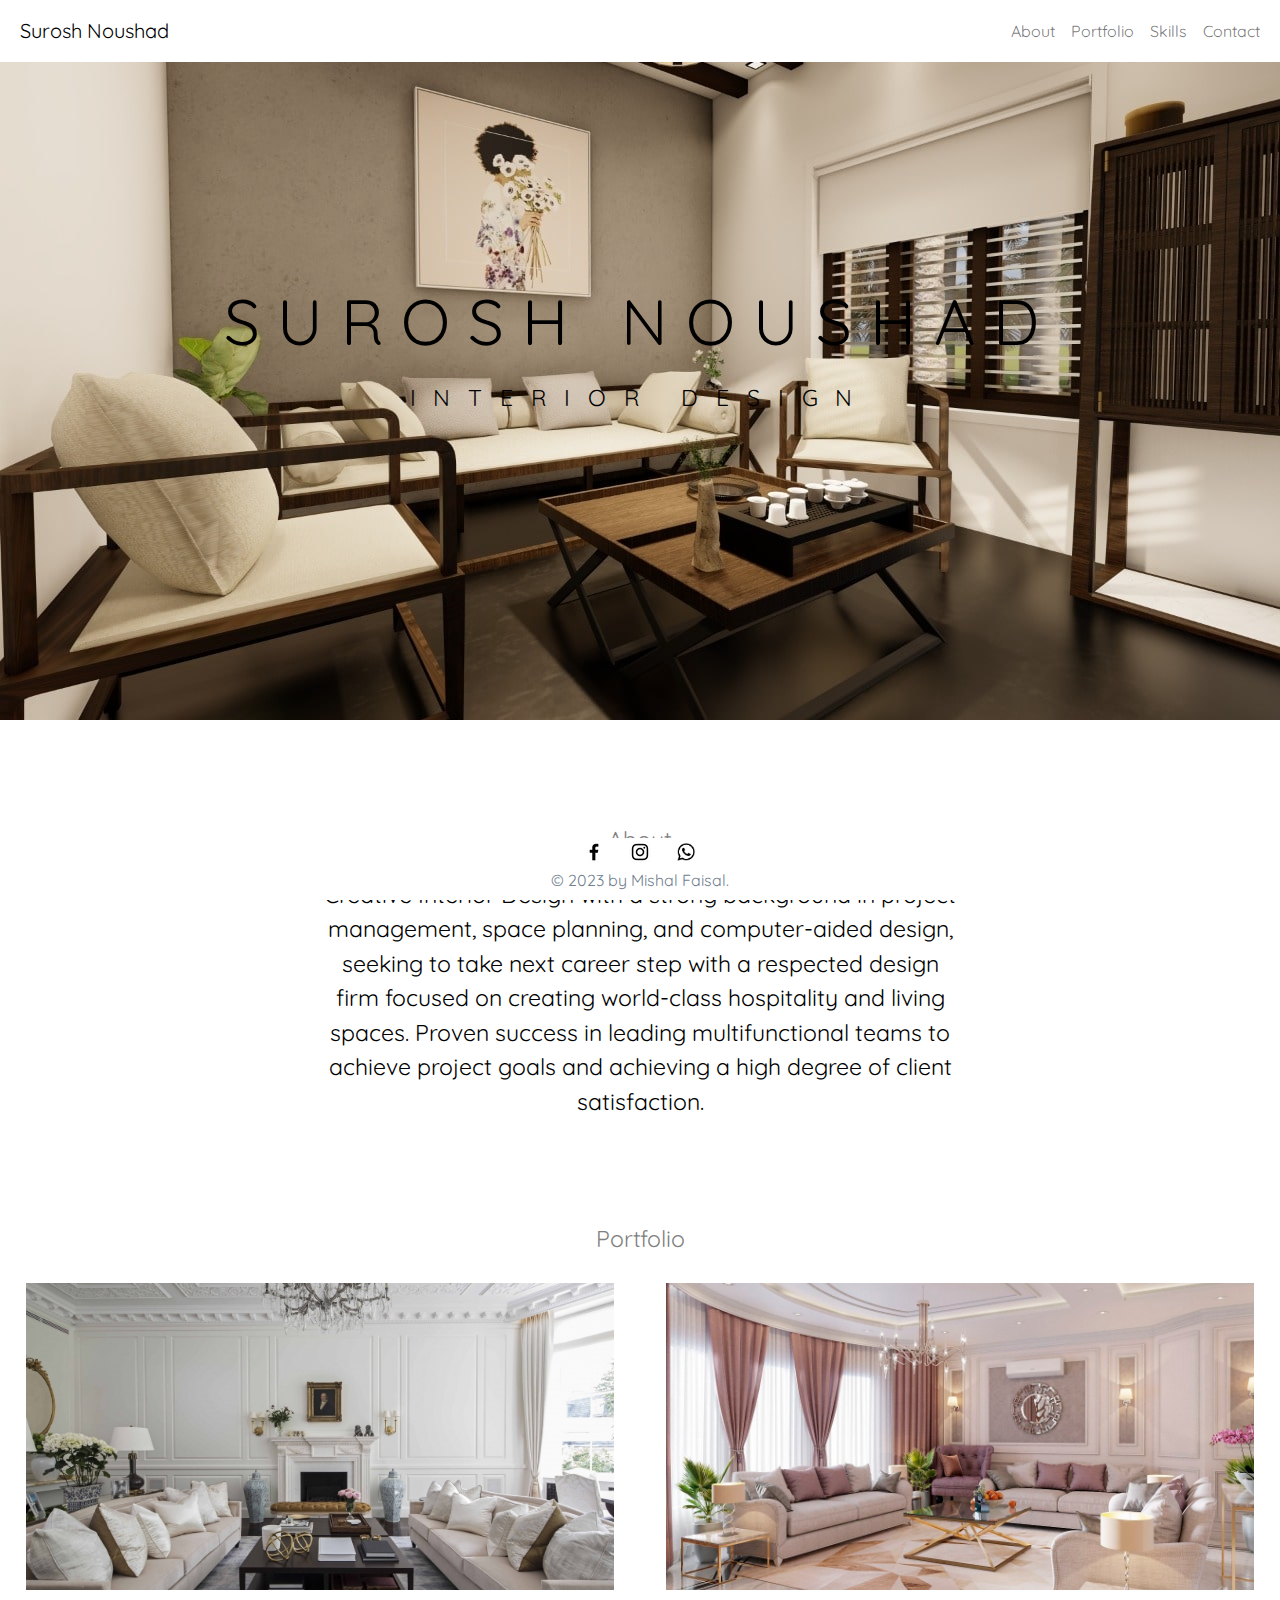
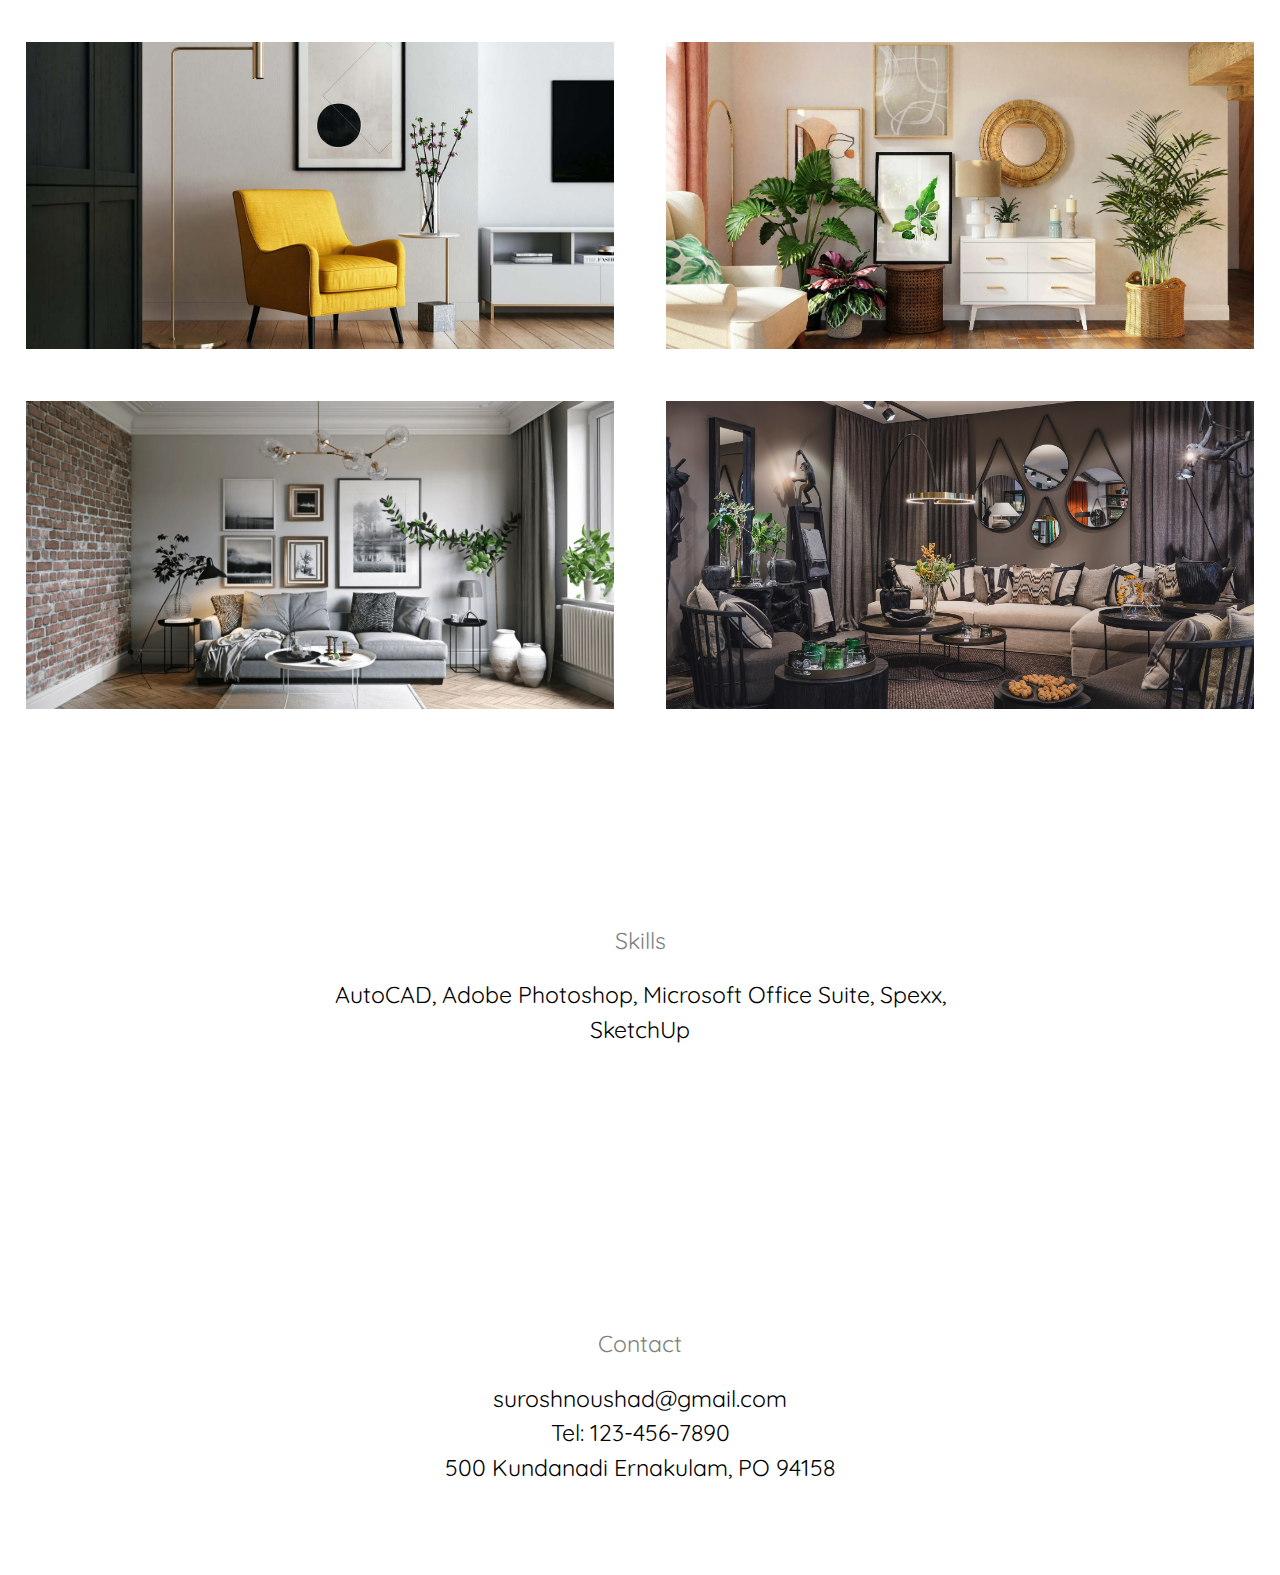
==== 3d/index.html @ 208afe31 "added footer" ====
<!DOCTYPE html>
<html>
<head>
	<meta charset="utf-8">
	<meta name="viewport" content="width=device-width, initial-scale=1">
	<link rel="stylesheet" href="css/bootstrap.min.css">
	<link rel="stylesheet" href="css/styles.css">
	<title></title>
</head>
<body>

	
	<nav id='header-nav' class="navbar navbar-light navbar-expand-lg">
		<div class='container-fluid'>
			<a href='#' class='navbar-brand p-2'>Surosh Noushad</a>
			<button class="navbar-toggler" type="button" data-bs-toggle="collapse" data-bs-target="#navbarSupportedContent" aria-controls="navbarSupportedContent" aria-expanded="false" aria-label="Toggle navigation">
    			<span class="navbar-toggler-icon"></span>
  			</button>

			<div class='collapse navbar-collapse'  id = 'navbarSupportedContent'>
				<div class="navbar-nav" id="navlist">
					<a href="#about" class="nav-link">About</a>
					<a href="#portfolio" class="nav-link">Portfolio</a>
					<a href="#skills" class="nav-link">Skills</a>
					<a href="#contact" class="nav-link">Contact</a>
				</div>
			</div>
		</div>
	</nav>

	<div class="samplebackground">
		<div style="font-size: 5vw;">SUROSH<br class="break"> NOUSHAD</div>
		<div style="font-size: 1.8vw;">INTERIOR<br class="break"> DESIGN</div>
	</div>

	<div class="marker" id="about">marker</div>
	<div class='box'>
		<div class="boxtitle">About</div>
		<div class="boxtext">Creative Interior Design with a strong background in project management, space planning, and computer-aided design, seeking to take next career step with a respected design firm focused on creating world-class hospitality and living spaces. Proven success in leading multifunctional teams to achieve project goals and achieving a high degree of client satisfaction.</div>
	</div>

	<div class="marker" id="portfolio"></div>
	<div class='box' style="height:auto;">
		<div class="boxtitle">Portfolio</div>

		<table>
			<td><img src="images/pic1.jpg"></td>
			<td><img src="images/pic2.jpg"></td>
			<td><img src="images/pic3.jpg"></td>
			<td><img src="images/pic4.jpg"></td>
			<td><img src="images/pic5.jpg"></td>
			<td><img src="images/pic6.jpg"></td>
		</table>
	</div>

	<div class="marker" id="skills">marker</div>
	<div class='box'>
		<div class="boxtitle">Skills</div>
		<div class="boxtext">AutoCAD, Adobe Photoshop, Microsoft Office Suite, Spexx, SketchUp </div>
	</div>

	<div class="marker" id="contact">marker</div>
	<div class='box'>
		<div class="boxtitle">Contact</div>
		<div class="boxtext">suroshnoushad@gmail.com<br>Tel: 123-456-7890<br>500 Kundanadi Ernakulam, PO 94158</div>
	</div>

	<div class="footer">
		<a href=""><span class="logo"><img src="images/facebook.jpg"></span></a>
		<a href=""><span class="logo"><img src="images/instagram.jpg"></span></a>
		<a href=""><span class="logo"><img src="images/whatsapp.jpg"></span></a>
		<div style="margin-top: 5px;">&copy; 2023 by Mishal Faisal.</div>
	</div>


	<script src="js/jquery-3.6.0.min.js"></script>
	<script src="js/bootstrap.min.js"></script>
	<script src="js/script.js"></script>
</body>
</html>
---- 3d/css/styles.css ----
@import url('https://fonts.googleapis.com/css2?family=Quicksand:wght@300&display=swap');

body {
	font-size: 16px;
	color: black;
	background-color: white;
	font-family: "Quicksand", sans-serif;
	//font-family: 'Arima Madurai', cursive;;
}

#header-nav {
	background-color: white;
	border-radius: 0;
	border: 0;
	color: inherit;
	position: fixed;
	width: 100%;
}

.navbar-light .navbar-brand {
	color: black;
}

a:active, a:hover, a:visited {
	opacity: 1 !important;
	text-decoration: none;
}

a {
	color: inherit;
	text-decoration: none;
}

#navlist {
	width: 100%;
	flex-basis: auto;
	justify-content: flex-end;
}

.samplebackground {
	background-image: url('../images/samplebackground.jpg');
	width: 100%;	
	height: 56.25vw;
	background-size: cover;
	background-position: center;
	background-repeat: no-repeat;
	text-align: center;
	display: flex;
	flex-direction: column;
	justify-content: center;
	letter-spacing: 1.4vw;
	line-height: 6vw;
}

.footer {
	width: 100%;
	position: fixed;
	color: slategray;
	bottom: 0;
	background-color: white;
	height: 62px;
	text-align: center;
}

.break {
	display: none;
}

.box {
	height: 28vw;
	text-align: center;
	align-content: center;
}

.boxtitle {
	font-size: 1.8vw;
	margin-top: 20px;
	color: #808080;

}
.boxtext {
	width: 50%;
	font-size: 1.8vw;
	margin: 0 auto;
	margin-top: 20px;
}

tr {
	display: flex;
	flex-wrap: wrap;
}

td {
	border-color: white;
    border-style: solid;
    border-width: 2vw;
    width: 50%;
}

table {
	width: 100%;
}

td img {
	width: 100%;
    object-fit: cover;
    height: 24vw;
}

.logo img {
	width: 22px;
	height: 22px;
	margin-left: 10px;
	margin-right: 10px;
}

.marker {
	color: white;
	height: 62px;
}

@media (max-width: 768px) {
	.samplebackground{
		height: 140vw;
	}
	.break {
		display: block;
	}
	.boxtitle {
		font-size: 2.8vw;
	}
	.boxtext {
		width: 100%;
		font-size: 2.8vw;
	}
	td {
		width: 100%;
	}
	img {
		height: 50vw;
	}
}
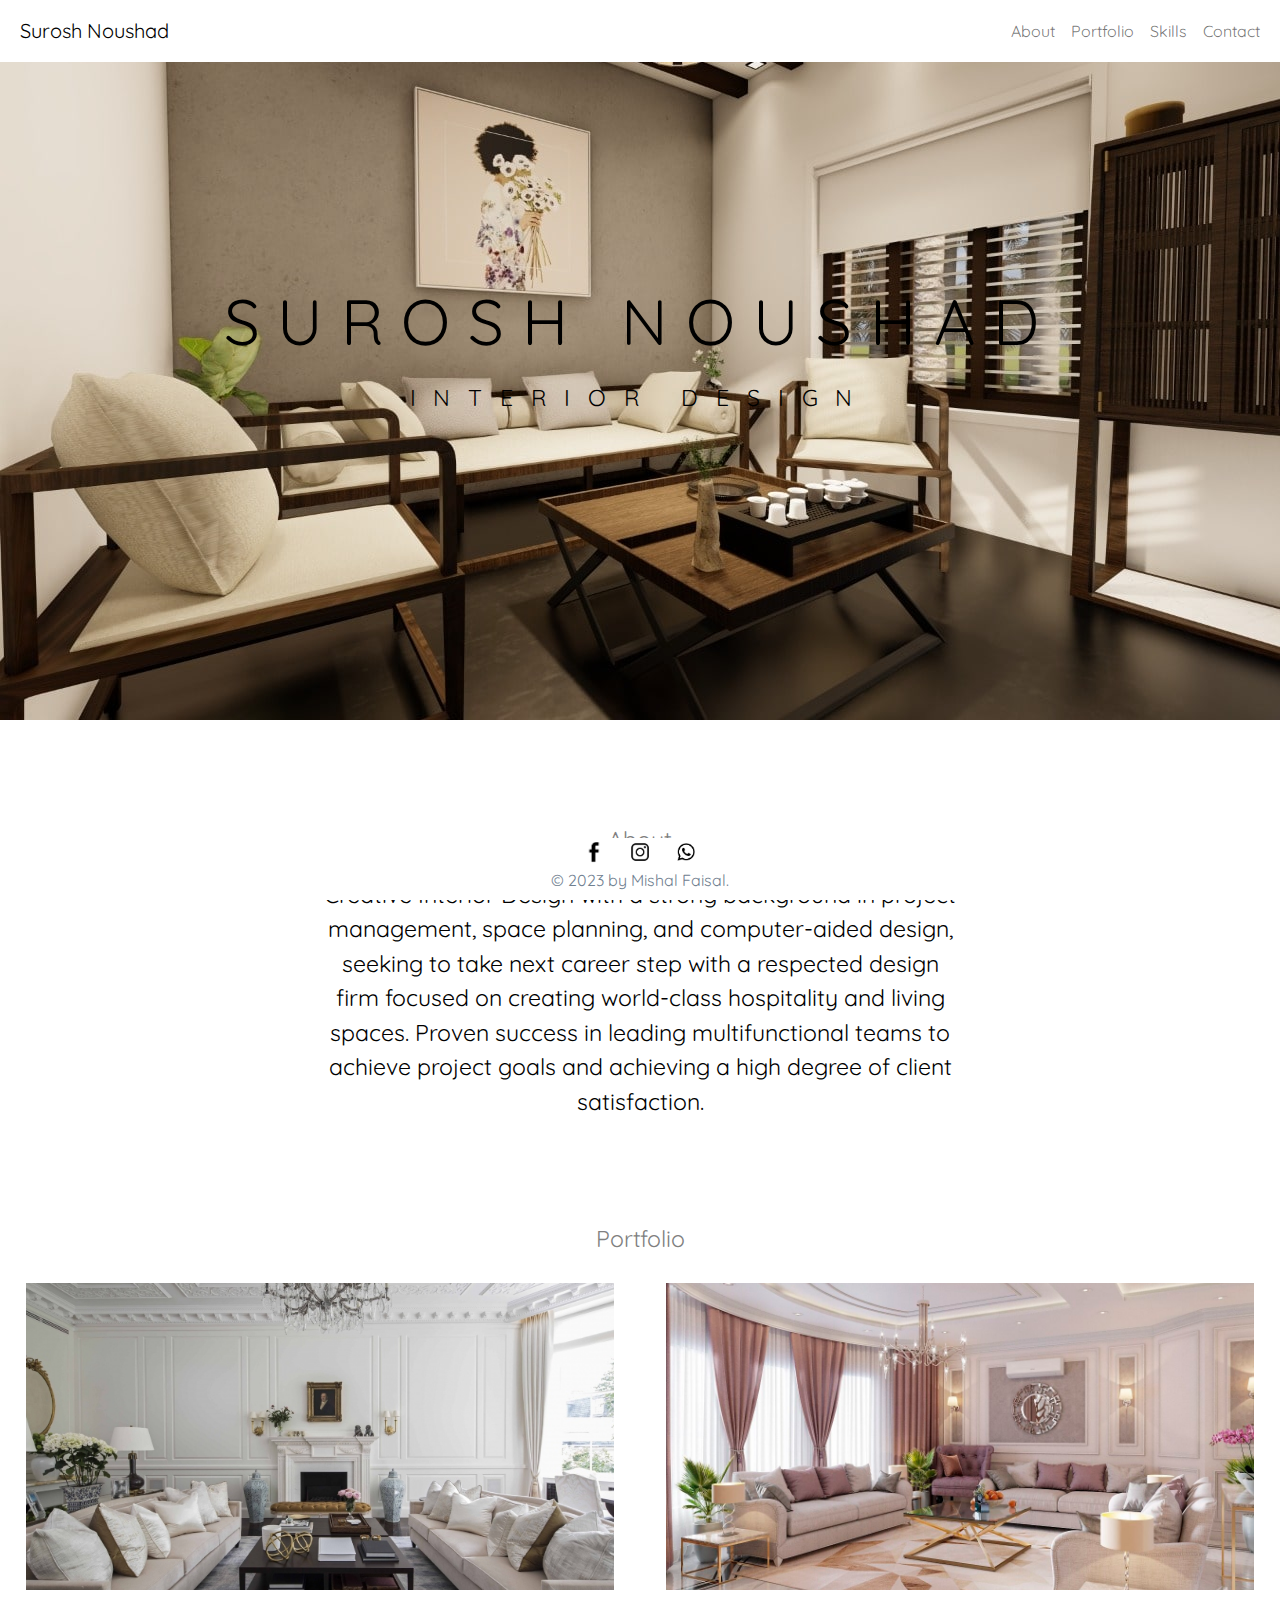
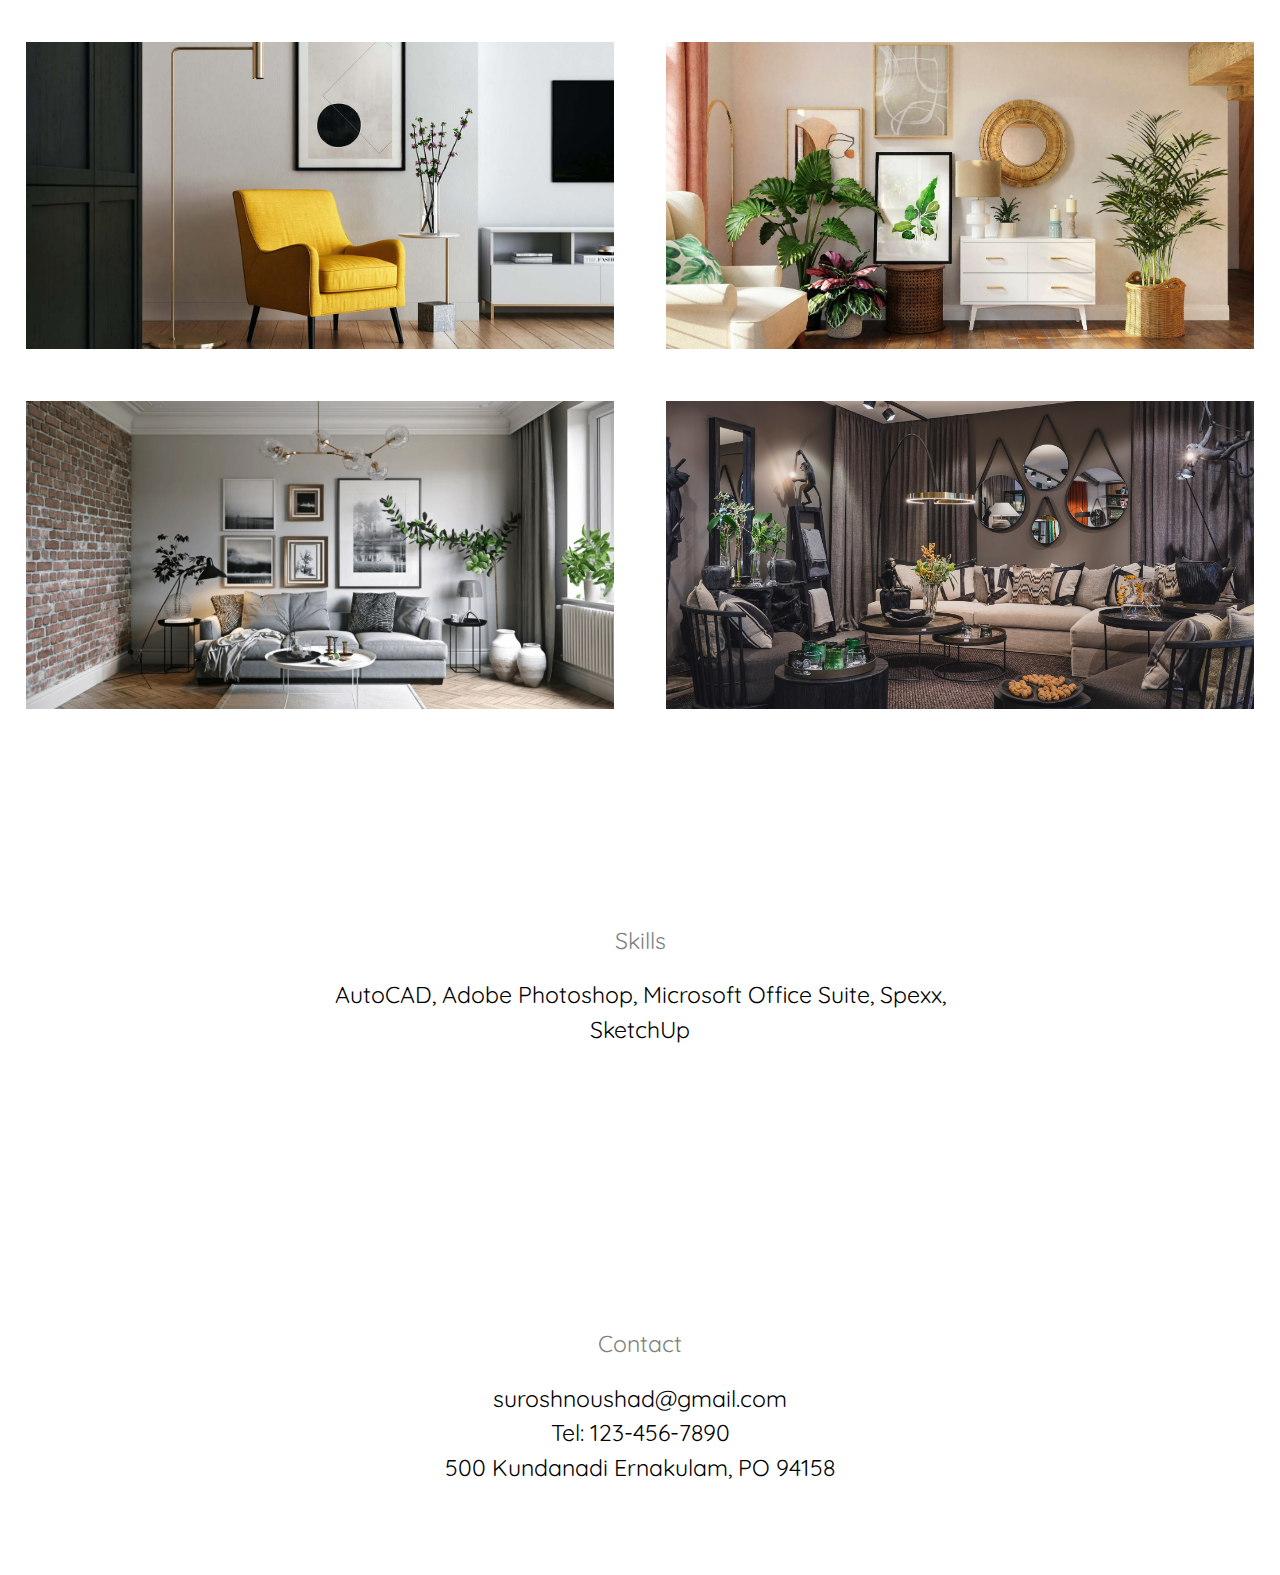
==== commit f0cee7fd: "better images" ====
--- a/3d/index.html
+++ b/3d/index.html
@@ -12,7 +12,7 @@
 	
 	<nav id='header-nav' class="navbar navbar-light navbar-expand-lg">
 		<div class='container-fluid'>
-			<a href='#' class='navbar-brand p-2'>Surosh Noushad</a>
+			<a href='' class='navbar-brand p-2'>Surosh Noushad</a>
 			<button class="navbar-toggler" type="button" data-bs-toggle="collapse" data-bs-target="#navbarSupportedContent" aria-controls="navbarSupportedContent" aria-expanded="false" aria-label="Toggle navigation">
     			<span class="navbar-toggler-icon"></span>
   			</button>
@@ -66,7 +66,7 @@
 	</div>
 
 	<div class="footer">
-		<a href=""><span class="logo"><img src="images/facebook.jpg"></span></a>
+		<a href=""><span class="logo"><img src="images/facebook2.jpg"></span></a>
 		<a href=""><span class="logo"><img src="images/instagram.jpg"></span></a>
 		<a href=""><span class="logo"><img src="images/whatsapp.jpg"></span></a>
 		<div style="margin-top: 5px;">&copy; 2023 by Mishal Faisal.</div>
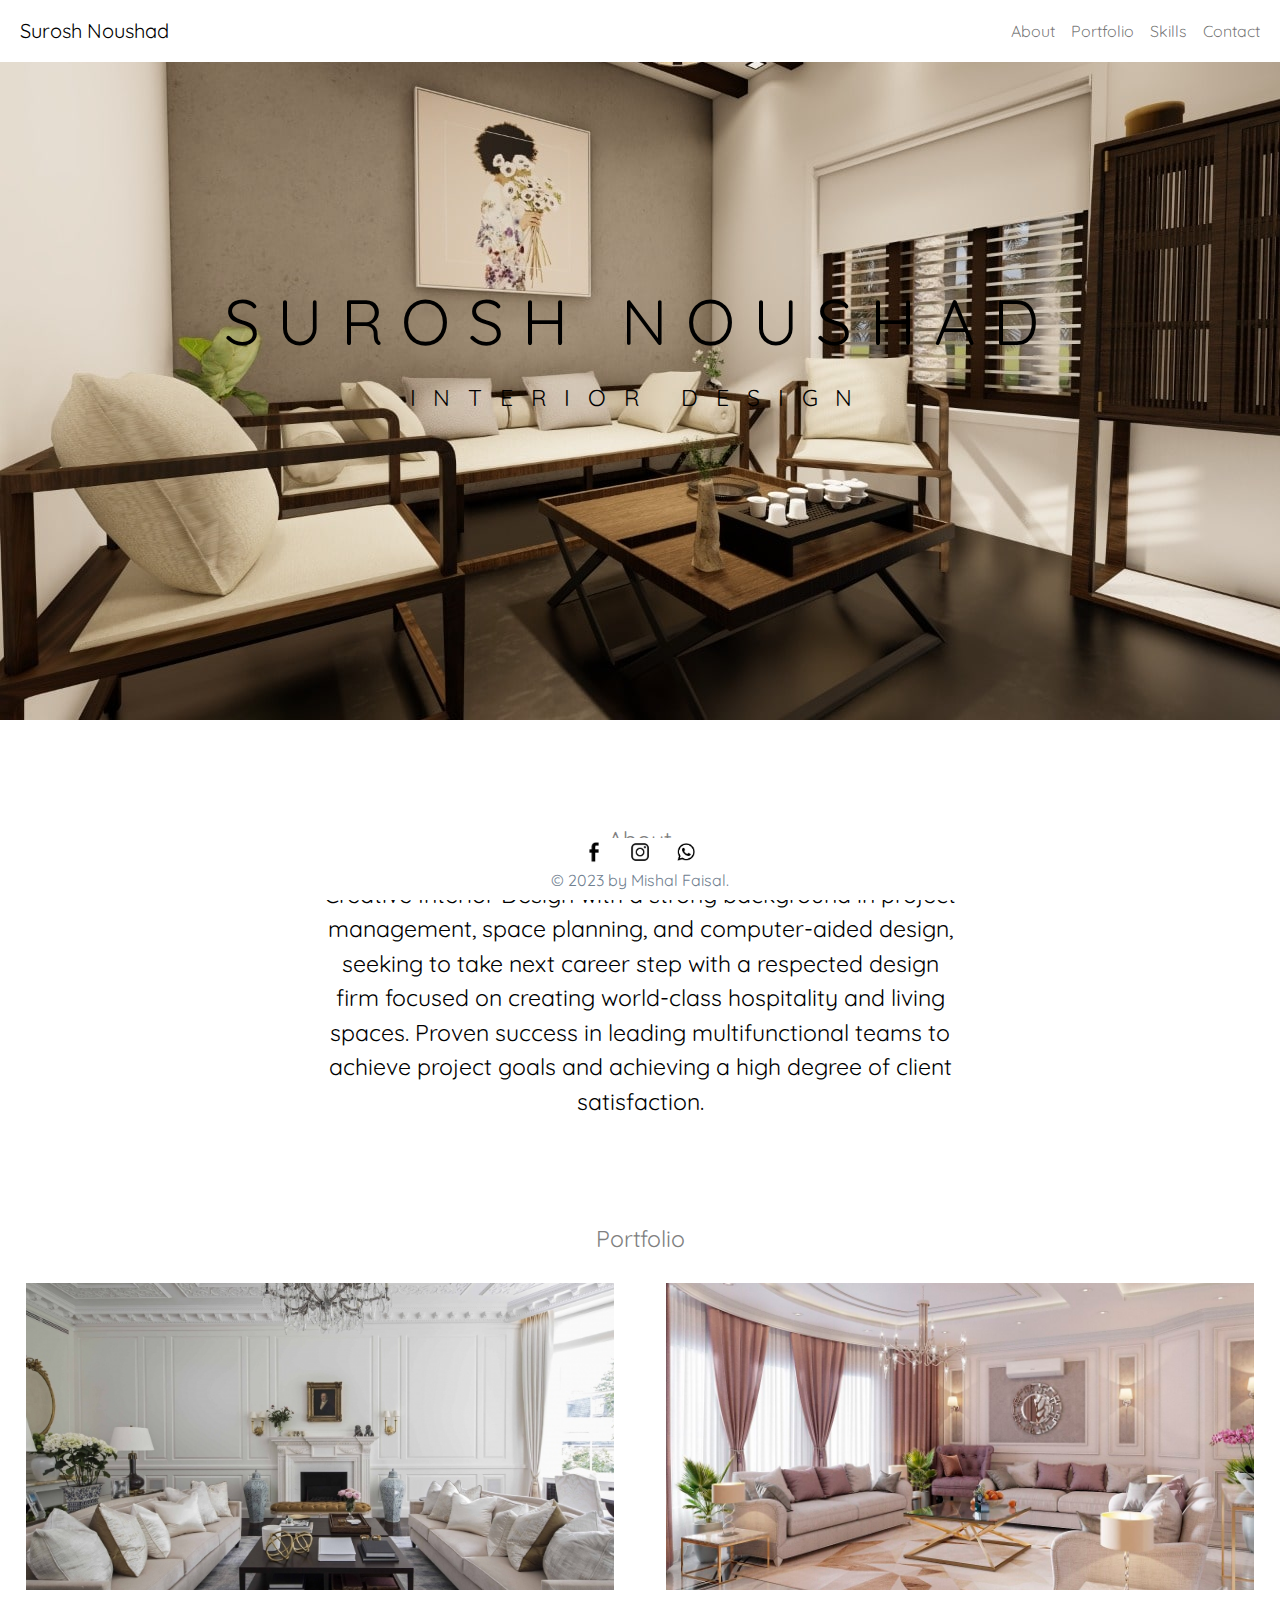
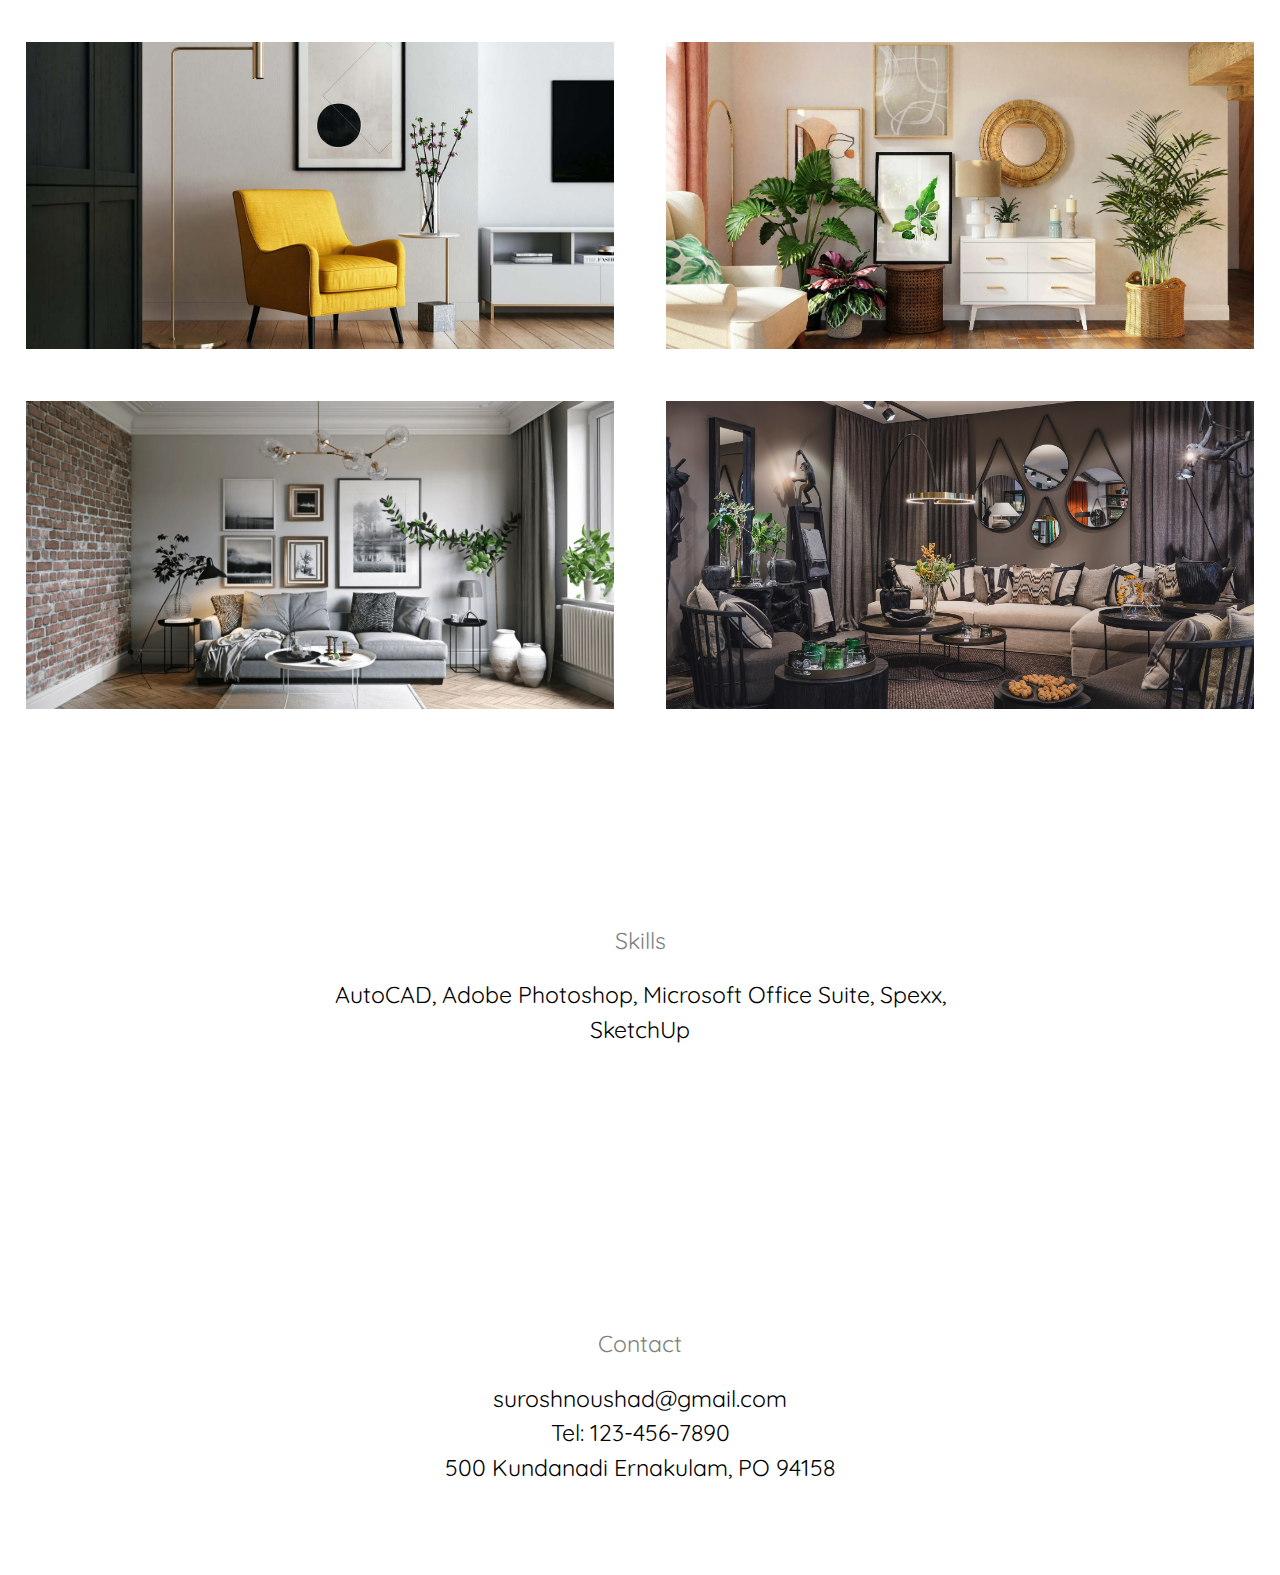
==== commit ac41bb4f: "ff" ====
--- a/3d/index.html
+++ b/3d/index.html
@@ -66,8 +66,8 @@
 	</div>
 
 	<div class="footer">
-		<a href=""><span class="logo"><img src="images/facebook2.jpg"></span></a>
-		<a href=""><span class="logo"><img src="images/instagram.jpg"></span></a>
+		<a href=""><span class="logo"><img src="images/facebook4.jpg"></span></a>
+		<a href=""><span class="logo"><img src="images/instagram1.jpg"></span></a>
 		<a href=""><span class="logo"><img src="images/whatsapp.jpg"></span></a>
 		<div style="margin-top: 5px;">&copy; 2023 by Mishal Faisal.</div>
 	</div>
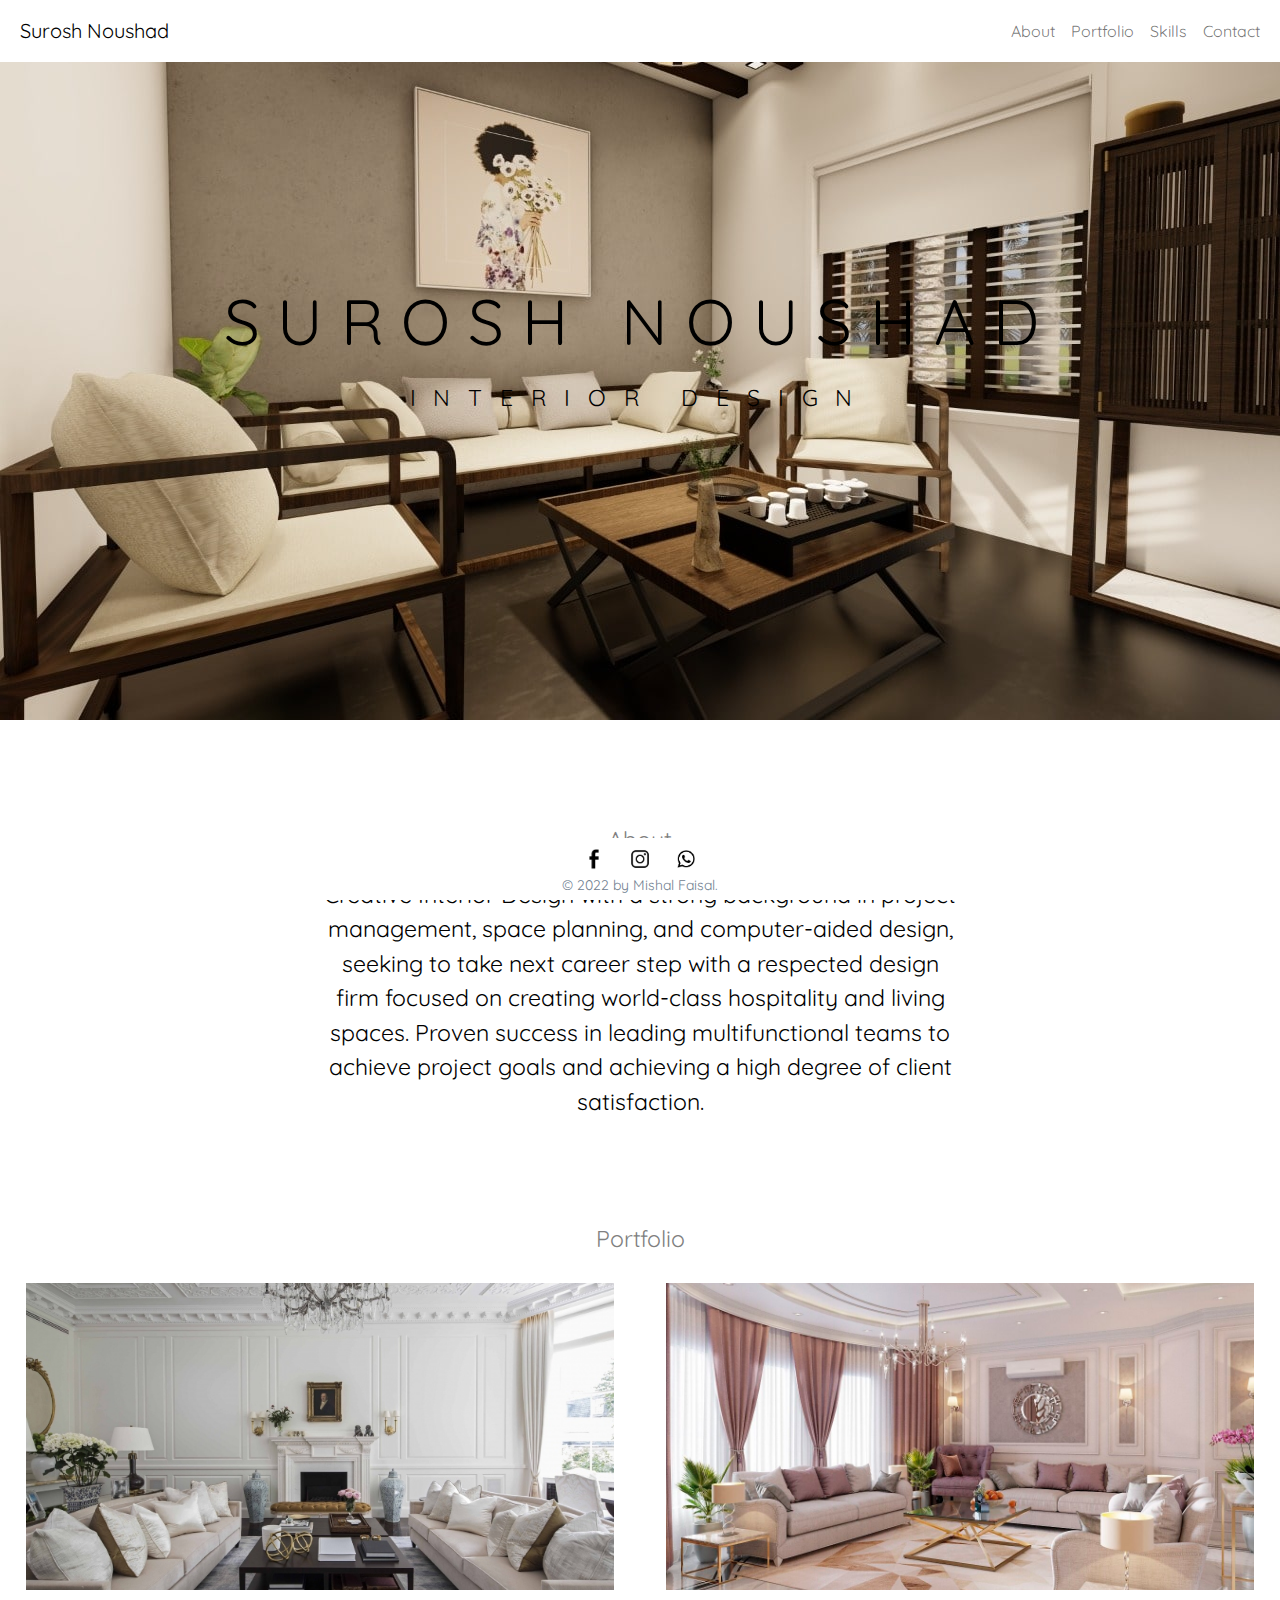
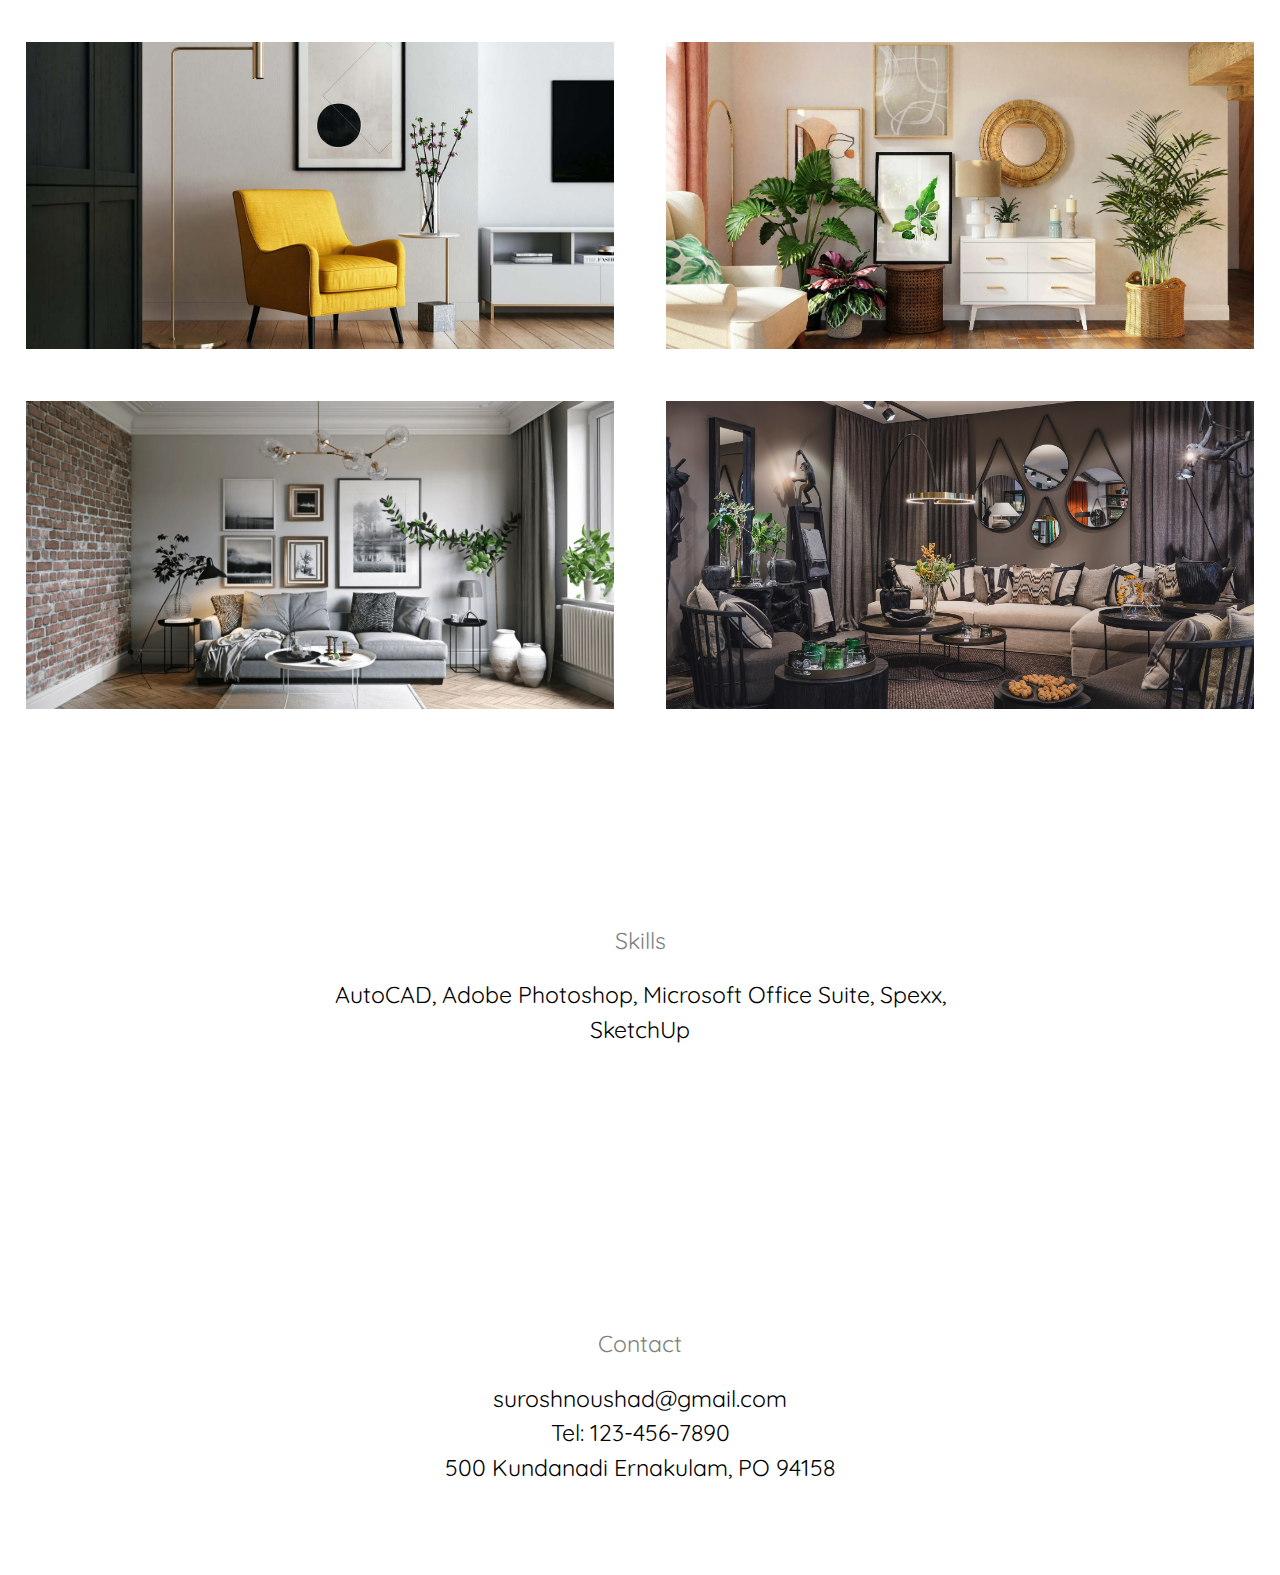
==== commit 65d53012: "ff" ====
--- a/3d/index.html
+++ b/3d/index.html
@@ -69,7 +69,7 @@
 		<a href=""><span class="logo"><img src="images/facebook4.jpg"></span></a>
 		<a href=""><span class="logo"><img src="images/instagram1.jpg"></span></a>
 		<a href=""><span class="logo"><img src="images/whatsapp.jpg"></span></a>
-		<div style="margin-top: 5px;">&copy; 2023 by Mishal Faisal.</div>
+		<div style="margin-top: 5px; font-size: 14px;">&copy; 2022 by Mishal Faisal.</div>
 	</div>
 
 
--- a/3d/css/styles.css
+++ b/3d/css/styles.css
@@ -110,8 +110,9 @@
 .logo img {
 	width: 22px;
 	height: 22px;
+	margin-top: 10px;
+	margin-right: 10px;
 	margin-left: 10px;
-	margin-right: 10px;
 }
 
 .marker {
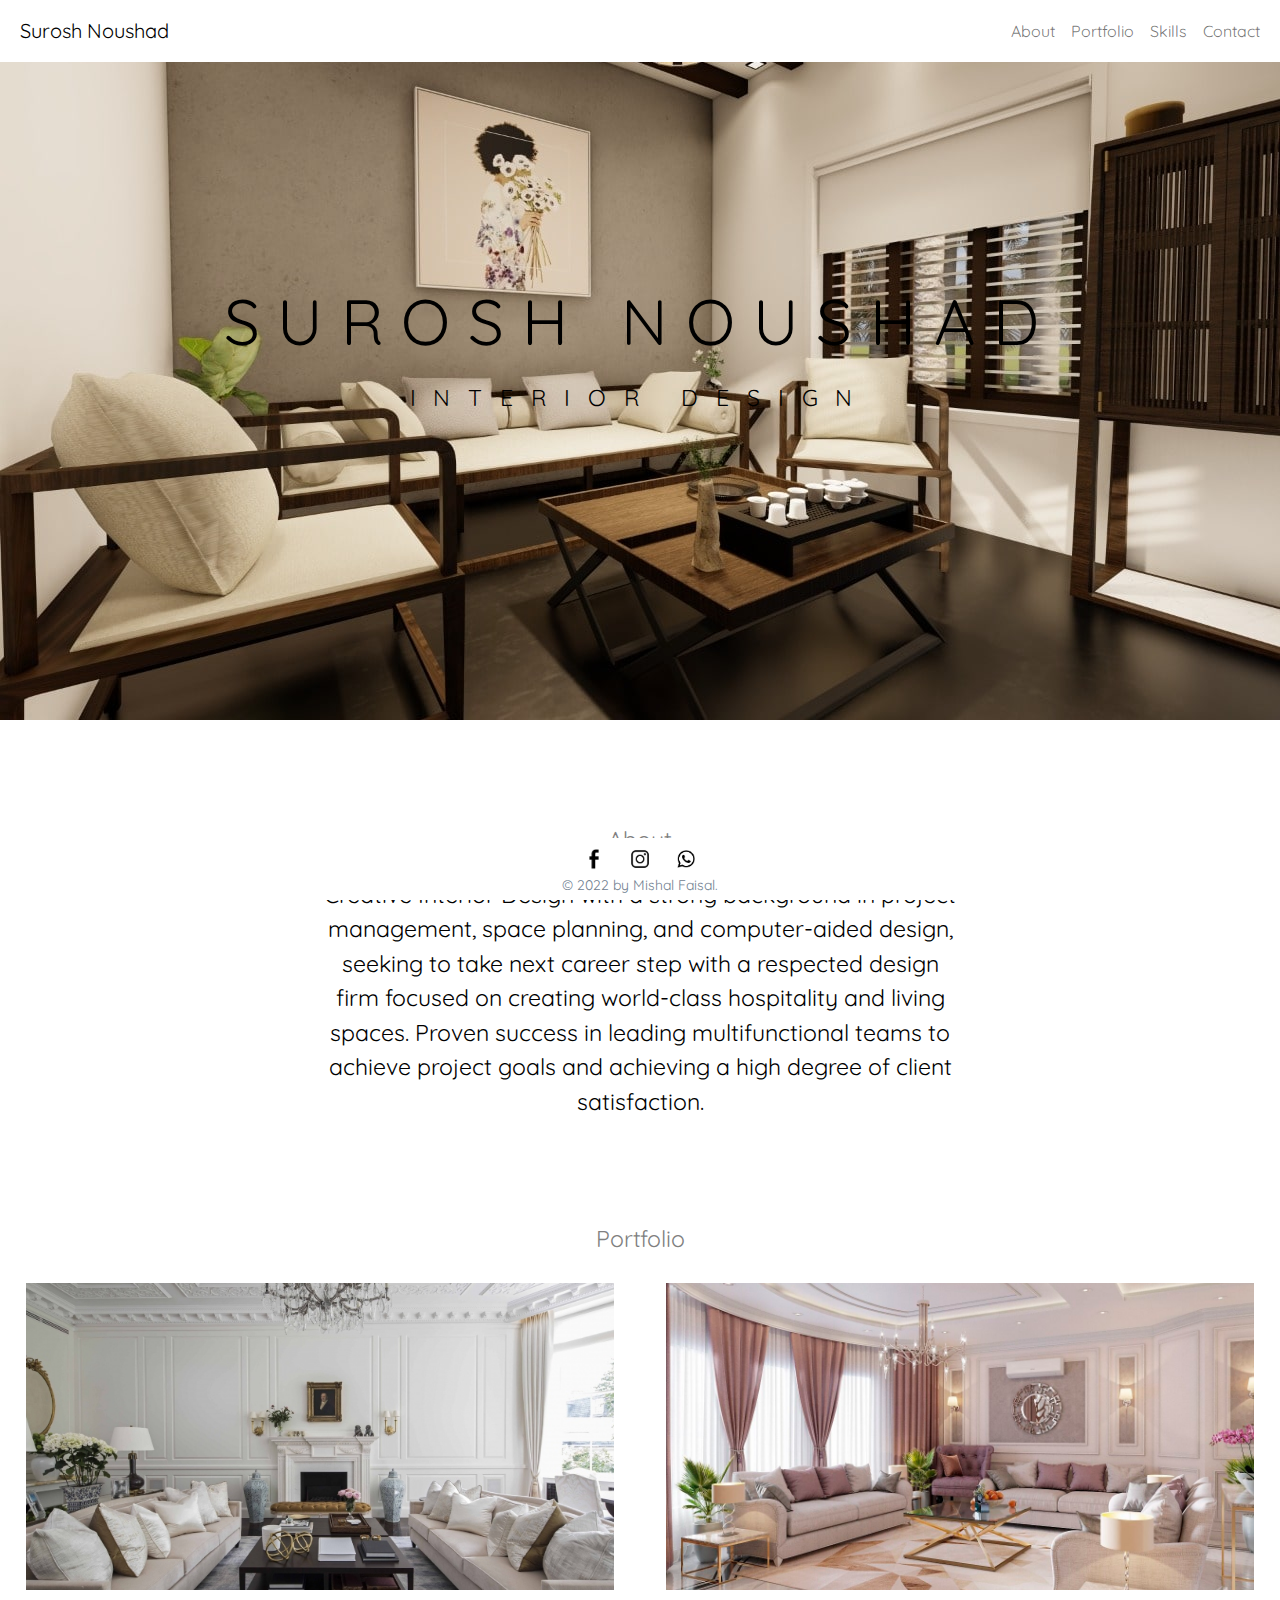
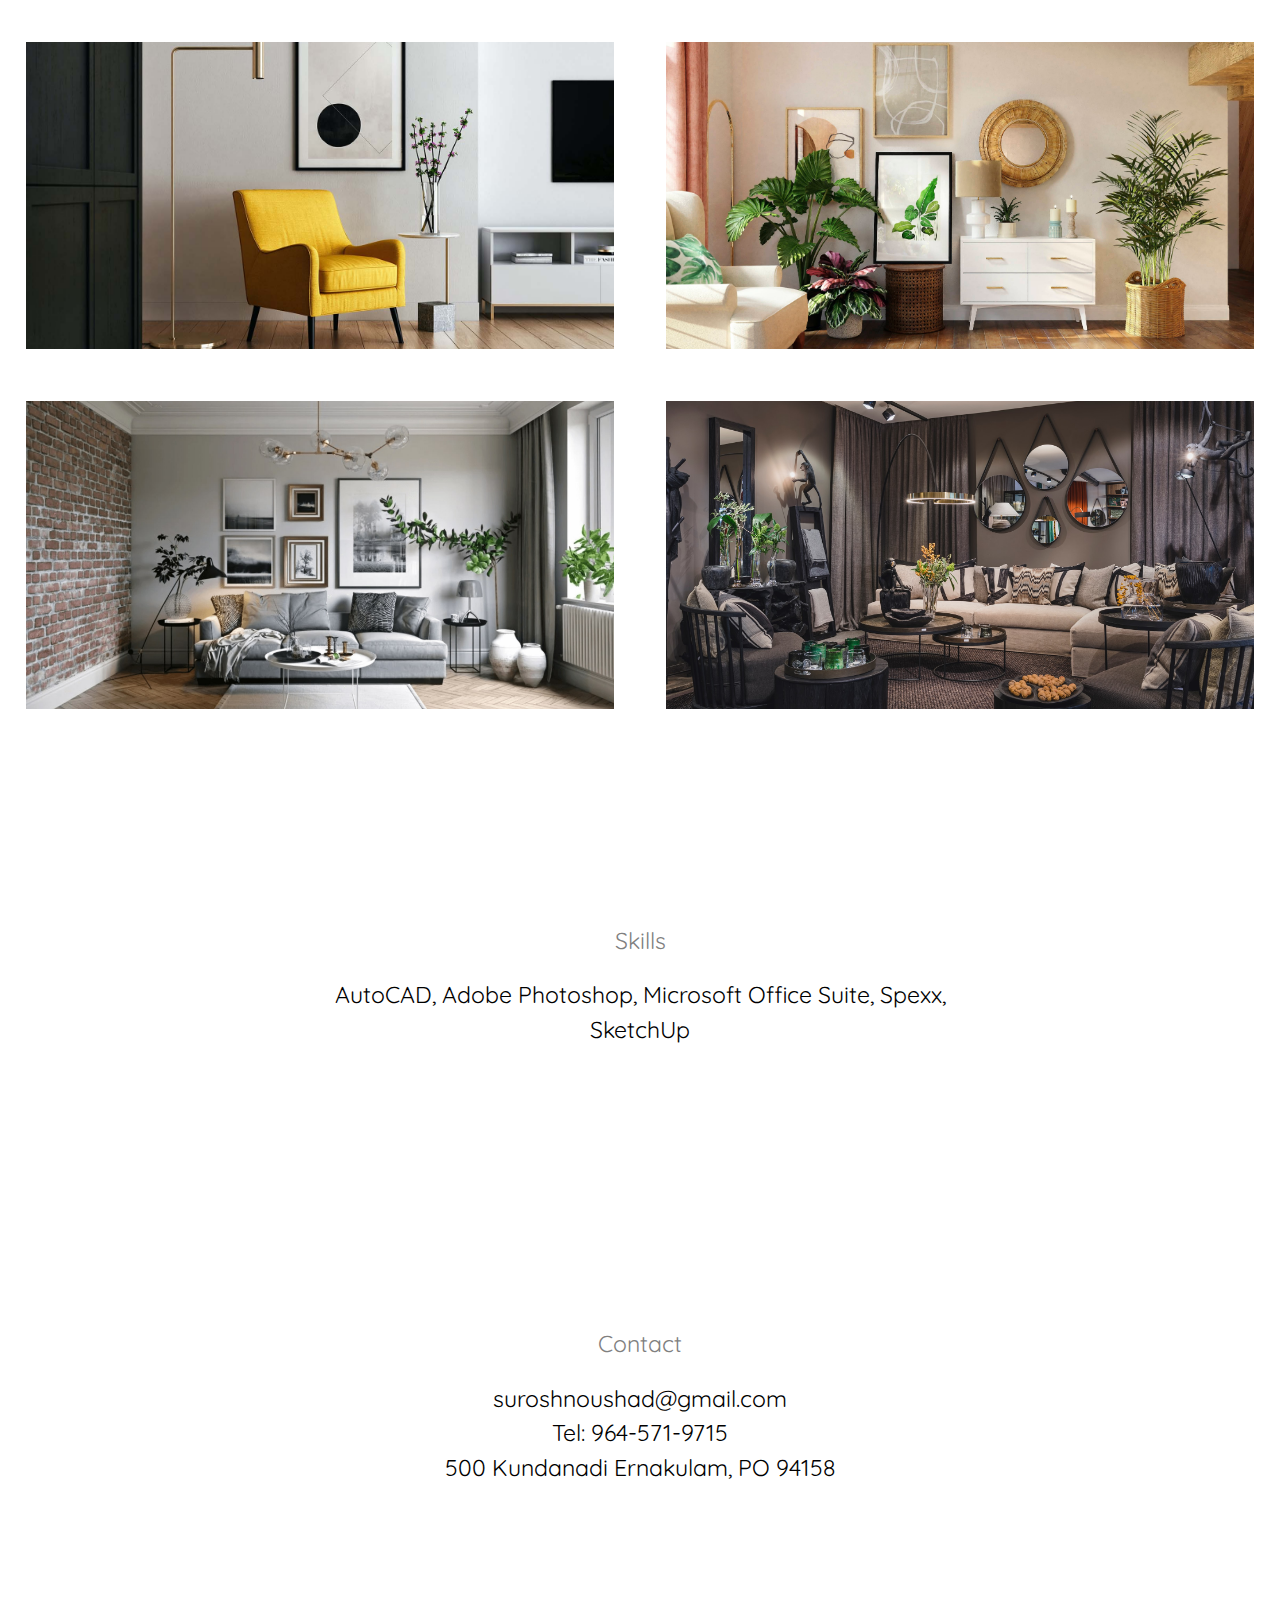
==== commit 9e5dfbcc: "everything but actual images" ====
--- a/3d/index.html
+++ b/3d/index.html
@@ -56,19 +56,21 @@
 	<div class="marker" id="skills">marker</div>
 	<div class='box'>
 		<div class="boxtitle">Skills</div>
-		<div class="boxtext">AutoCAD, Adobe Photoshop, Microsoft Office Suite, Spexx, SketchUp </div>
+		<div class="boxtext">AutoCAD, Adobe Photoshop, <br class="break">Microsoft Office Suite, Spexx, SketchUp </div>
 	</div>
 
 	<div class="marker" id="contact">marker</div>
 	<div class='box'>
 		<div class="boxtitle">Contact</div>
-		<div class="boxtext">suroshnoushad@gmail.com<br>Tel: 123-456-7890<br>500 Kundanadi Ernakulam, PO 94158</div>
+		<div class="boxtext">suroshnoushad@gmail.com<br>Tel: 964-571-9715<br>500 Kundanadi Ernakulam, PO 94158</div>
 	</div>
 
+	<div style="height: 62px;"></div>
+
 	<div class="footer">
-		<a href=""><span class="logo"><img src="images/facebook4.jpg"></span></a>
-		<a href=""><span class="logo"><img src="images/instagram1.jpg"></span></a>
-		<a href=""><span class="logo"><img src="images/whatsapp.jpg"></span></a>
+		<a href="https://www.facebook.com/ChweiiRosH"><span class="logo"><img src="images/facebook4.jpg"></span></a>
+		<a href="https://www.instagram.com/suroshbinnoushad"><span class="logo"><img src="images/instagram1.jpg"></span></a>
+		<a href="https://wa.me/919645719715"><span class="logo"><img src="images/whatsapp.jpg"></span></a>
 		<div style="margin-top: 5px; font-size: 14px;">&copy; 2022 by Mishal Faisal.</div>
 	</div>
 
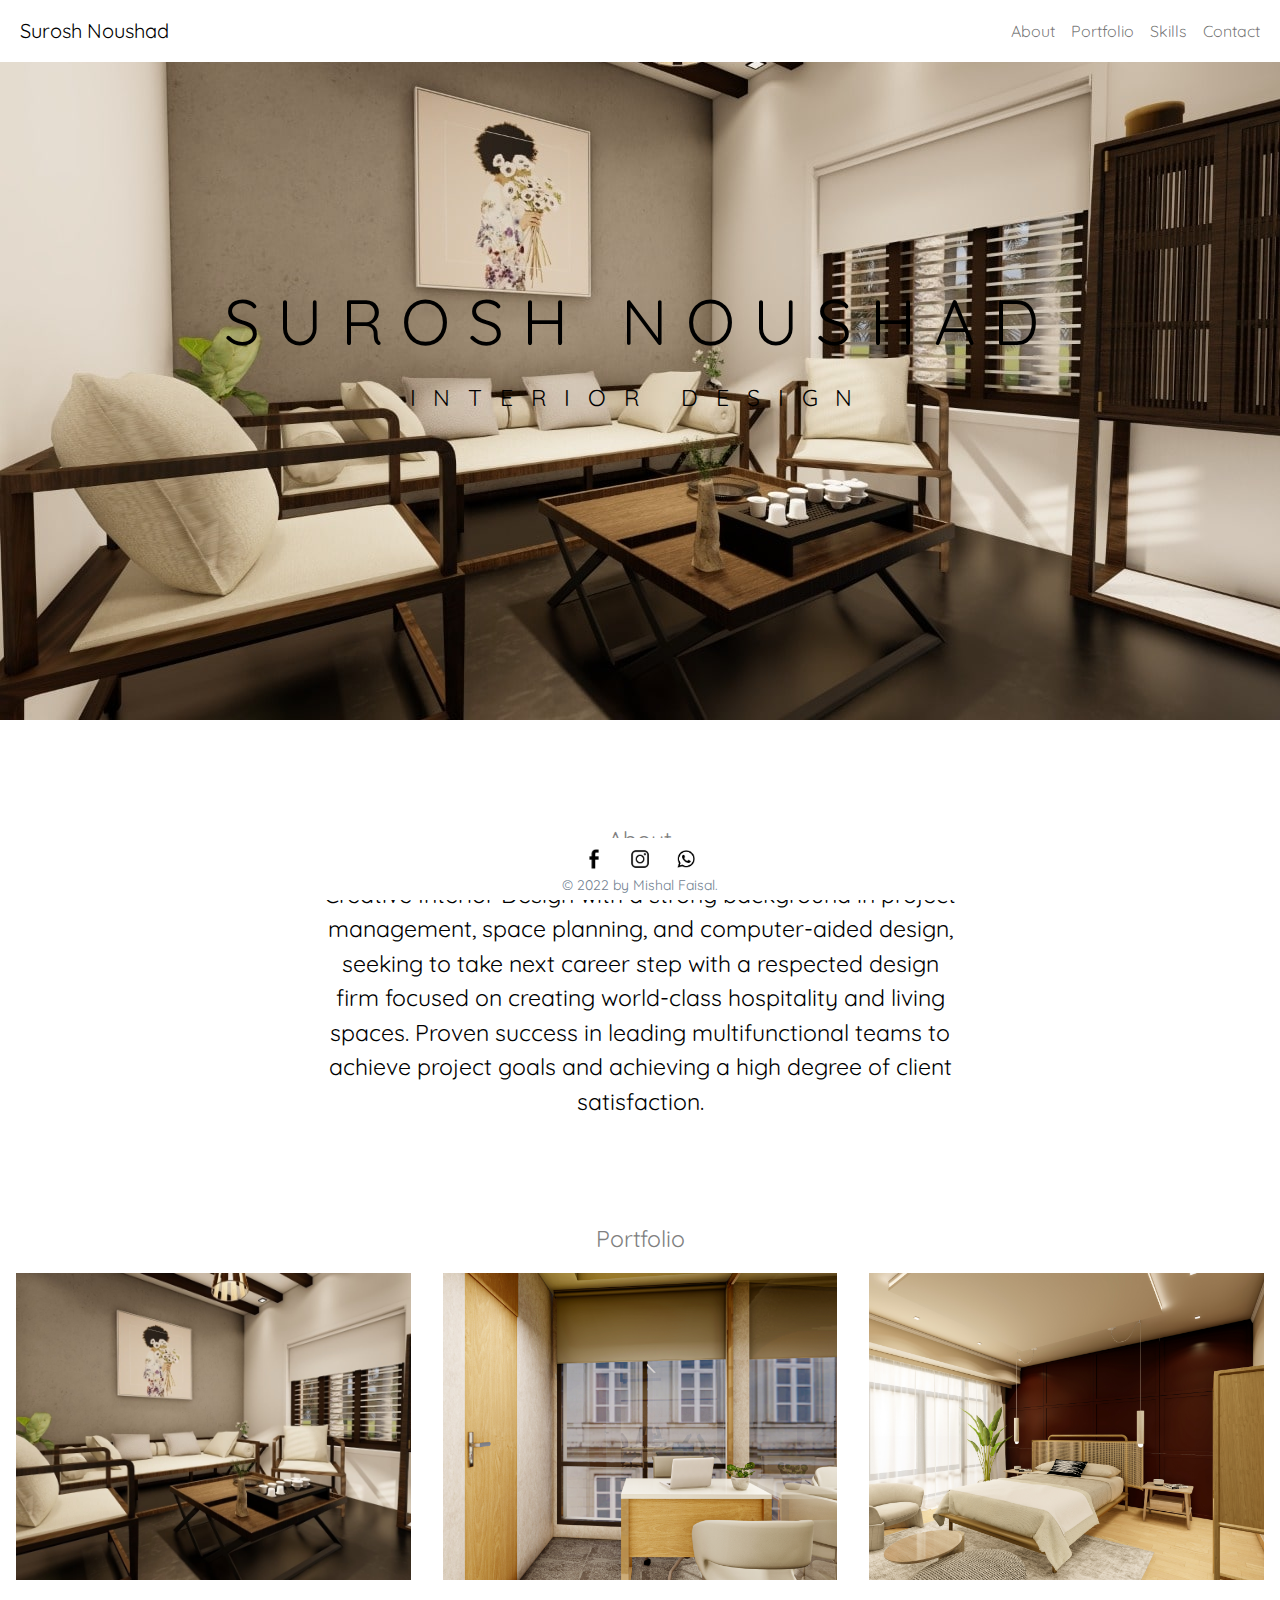
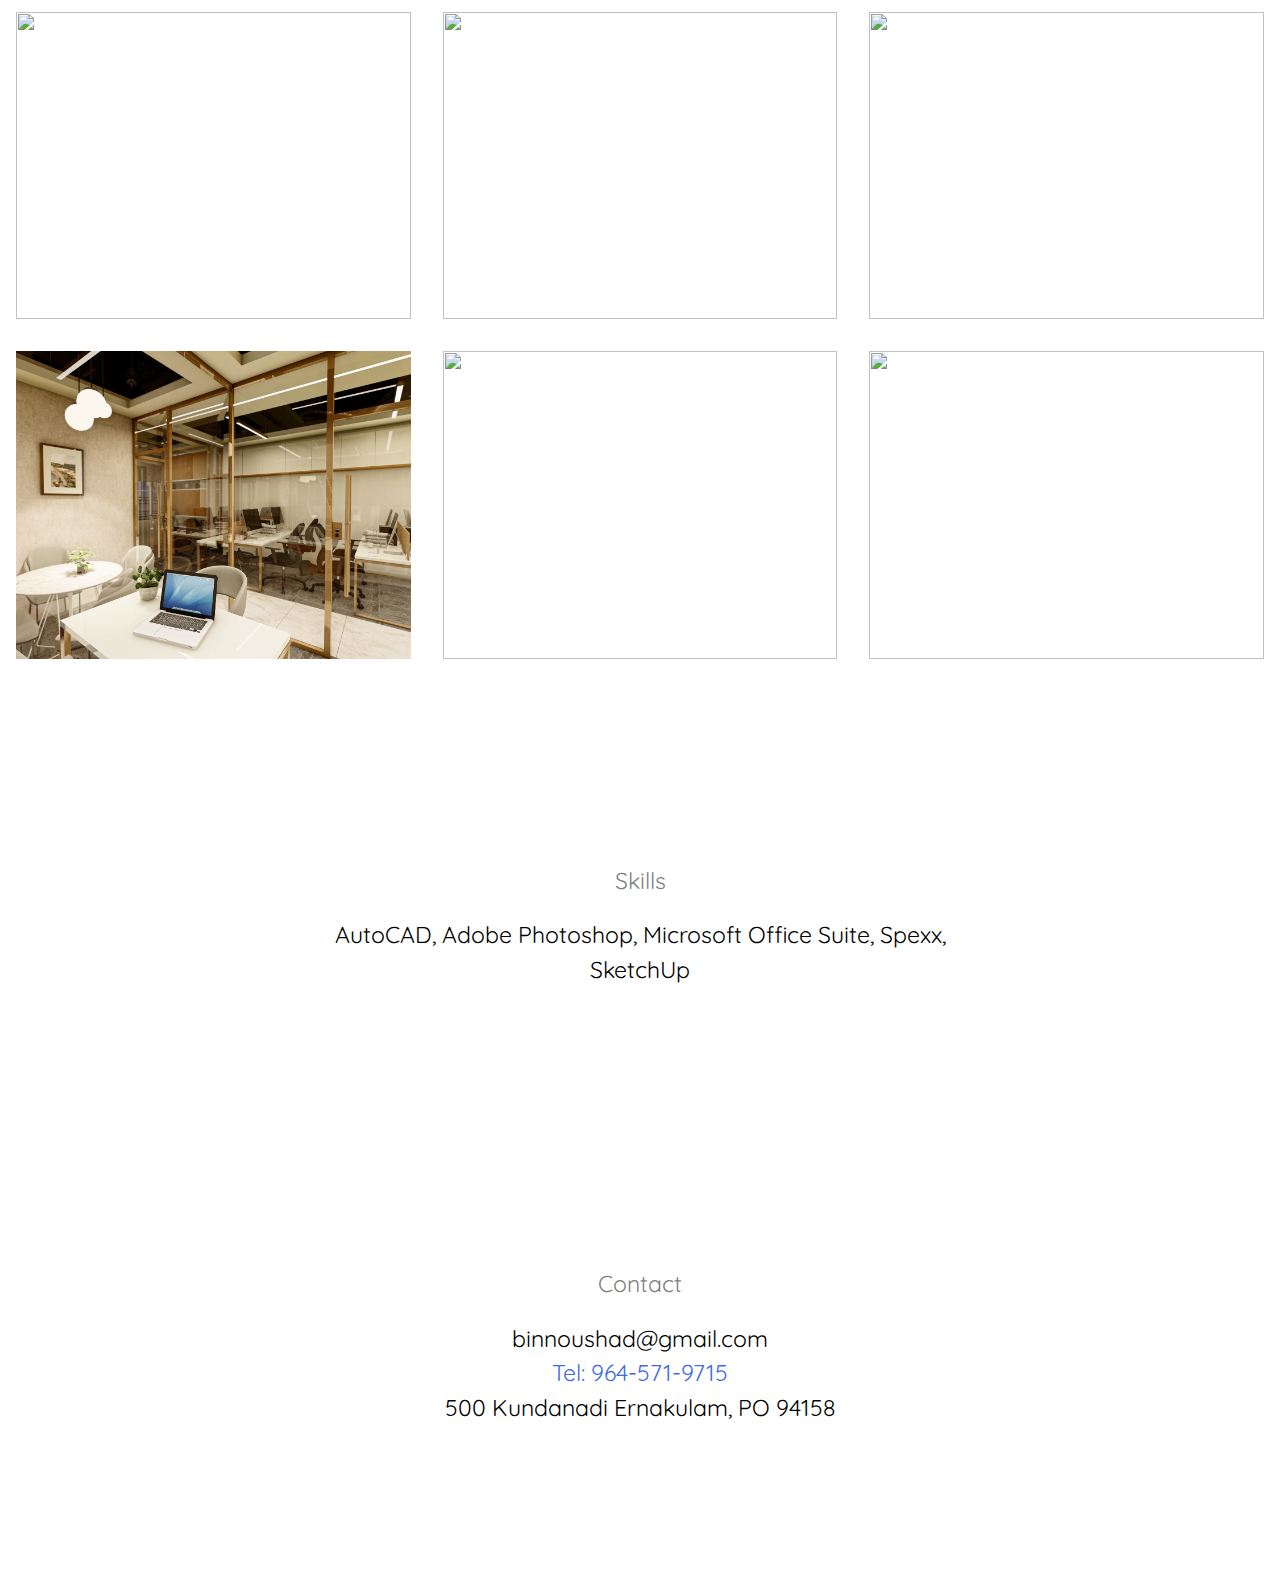
==== commit 7e27e74c: "og pics" ====
--- a/3d/index.html
+++ b/3d/index.html
@@ -33,7 +33,7 @@
 		<div style="font-size: 1.8vw;">INTERIOR<br class="break"> DESIGN</div>
 	</div>
 
-	<div class="marker" id="about">marker</div>
+	<div class="marker" id="about"></div>
 	<div class='box'>
 		<div class="boxtitle">About</div>
 		<div class="boxtext">Creative Interior Design with a strong background in project management, space planning, and computer-aided design, seeking to take next career step with a respected design firm focused on creating world-class hospitality and living spaces. Proven success in leading multifunctional teams to achieve project goals and achieving a high degree of client satisfaction.</div>
@@ -44,33 +44,36 @@
 		<div class="boxtitle">Portfolio</div>
 
 		<table>
-			<td><img src="images/pic1.jpg"></td>
-			<td><img src="images/pic2.jpg"></td>
-			<td><img src="images/pic3.jpg"></td>
-			<td><img src="images/pic4.jpg"></td>
-			<td><img src="images/pic5.jpg"></td>
-			<td><img src="images/pic6.jpg"></td>
+			<td><img src="images/samplebackground.jpg"></td>
+			<td><img src="images/room2.jpg"></td>
+			<td><img src="images/room3.jpg"></td>
+			<td><img src="images/room4.jpg"></td>
+			<td><img src="images/room5.jpg"></td>
+			<td><img src="images/room6.jpg"></td>
+			<td><img src="images/room7.jpg"></td>
+			<td><img src="images/room8.jpg"></td>
+			<td><img src="images/room9.jpg"></td>
 		</table>
 	</div>
 
-	<div class="marker" id="skills">marker</div>
+	<div class="marker" id="skills"></div>
 	<div class='box'>
 		<div class="boxtitle">Skills</div>
 		<div class="boxtext">AutoCAD, Adobe Photoshop, <br class="break">Microsoft Office Suite, Spexx, SketchUp </div>
 	</div>
 
-	<div class="marker" id="contact">marker</div>
+	<div class="marker" id="contact"></div>
 	<div class='box'>
 		<div class="boxtitle">Contact</div>
-		<div class="boxtext">suroshnoushad@gmail.com<br>Tel: 964-571-9715<br>500 Kundanadi Ernakulam, PO 94158</div>
+		<div class="boxtext">binnoushad@gmail.com<br><a href="tel: +919645719715">Tel: 964-571-9715</a><br>500 Kundanadi Ernakulam, PO 94158</div>
 	</div>
 
 	<div style="height: 62px;"></div>
 
 	<div class="footer">
-		<a href="https://www.facebook.com/ChweiiRosH"><span class="logo"><img src="images/facebook4.jpg"></span></a>
-		<a href="https://www.instagram.com/suroshbinnoushad"><span class="logo"><img src="images/instagram1.jpg"></span></a>
-		<a href="https://wa.me/919645719715"><span class="logo"><img src="images/whatsapp.jpg"></span></a>
+		<a href="https://www.facebook.com/ChweiiRosH" target="_blank"><span class="logo"><img src="images/facebook4.jpg"></span></a>
+		<a href="https://www.instagram.com/suroshbinnoushad" target="_blank"><span class="logo"><img src="images/instagram1.jpg"></span></a>
+		<a href="https://wa.me/919645719715" target="_blank"><span class="logo"><img src="images/whatsapp.jpg"></span></a>
 		<div style="margin-top: 5px; font-size: 14px;">&copy; 2022 by Mishal Faisal.</div>
 	</div>
 
--- a/3d/css/styles.css
+++ b/3d/css/styles.css
@@ -93,8 +93,8 @@
 td {
 	border-color: white;
     border-style: solid;
-    border-width: 2vw;
-    width: 50%;
+    border-width: 1.2vw;
+    width: 33.33%;
 }
 
 table {
@@ -120,6 +120,14 @@
 	height: 62px;
 }
 
+.boxtext a {
+	color: royalblue;
+}
+
+.boxtext a:hover {
+	color: darkblue;
+}
+
 @media (max-width: 768px) {
 	.samplebackground{
 		height: 140vw;
@@ -137,7 +145,7 @@
 	td {
 		width: 100%;
 	}
-	img {
+	td img {
 		height: 50vw;
 	}
 }
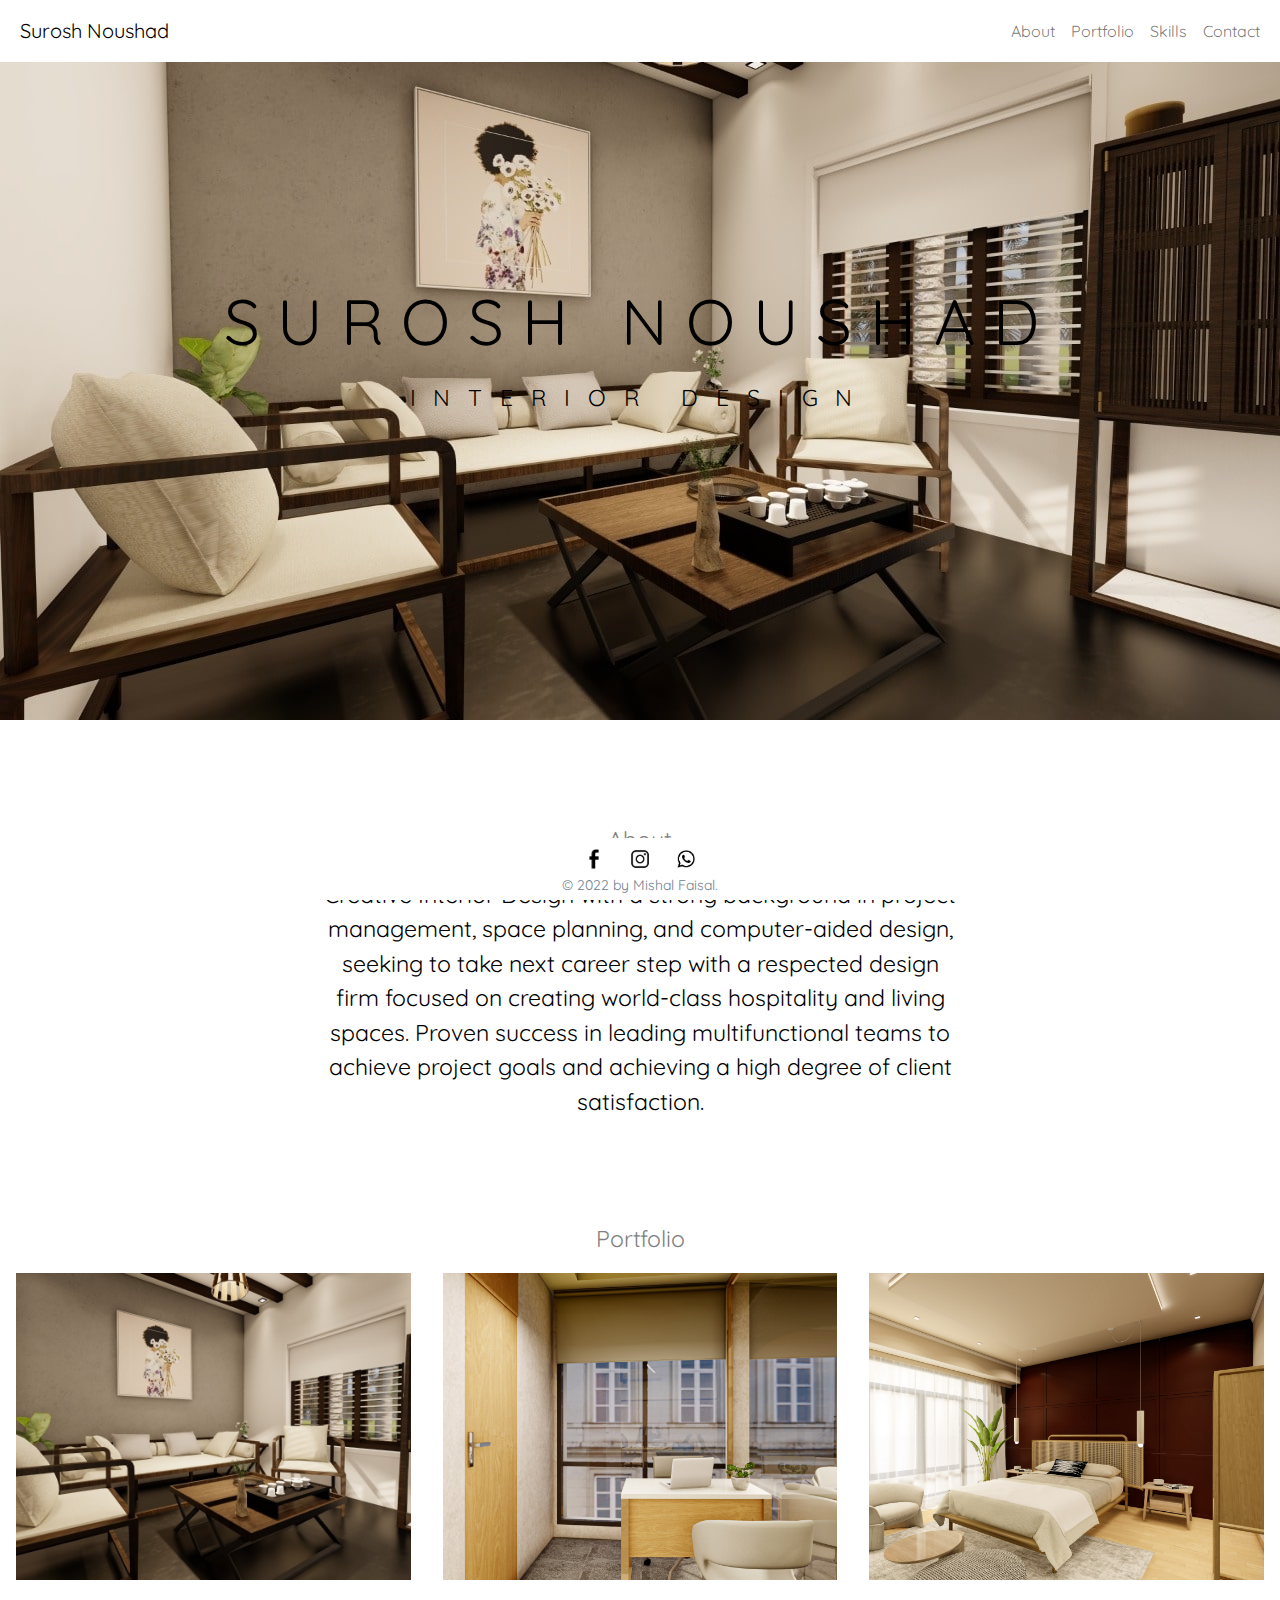
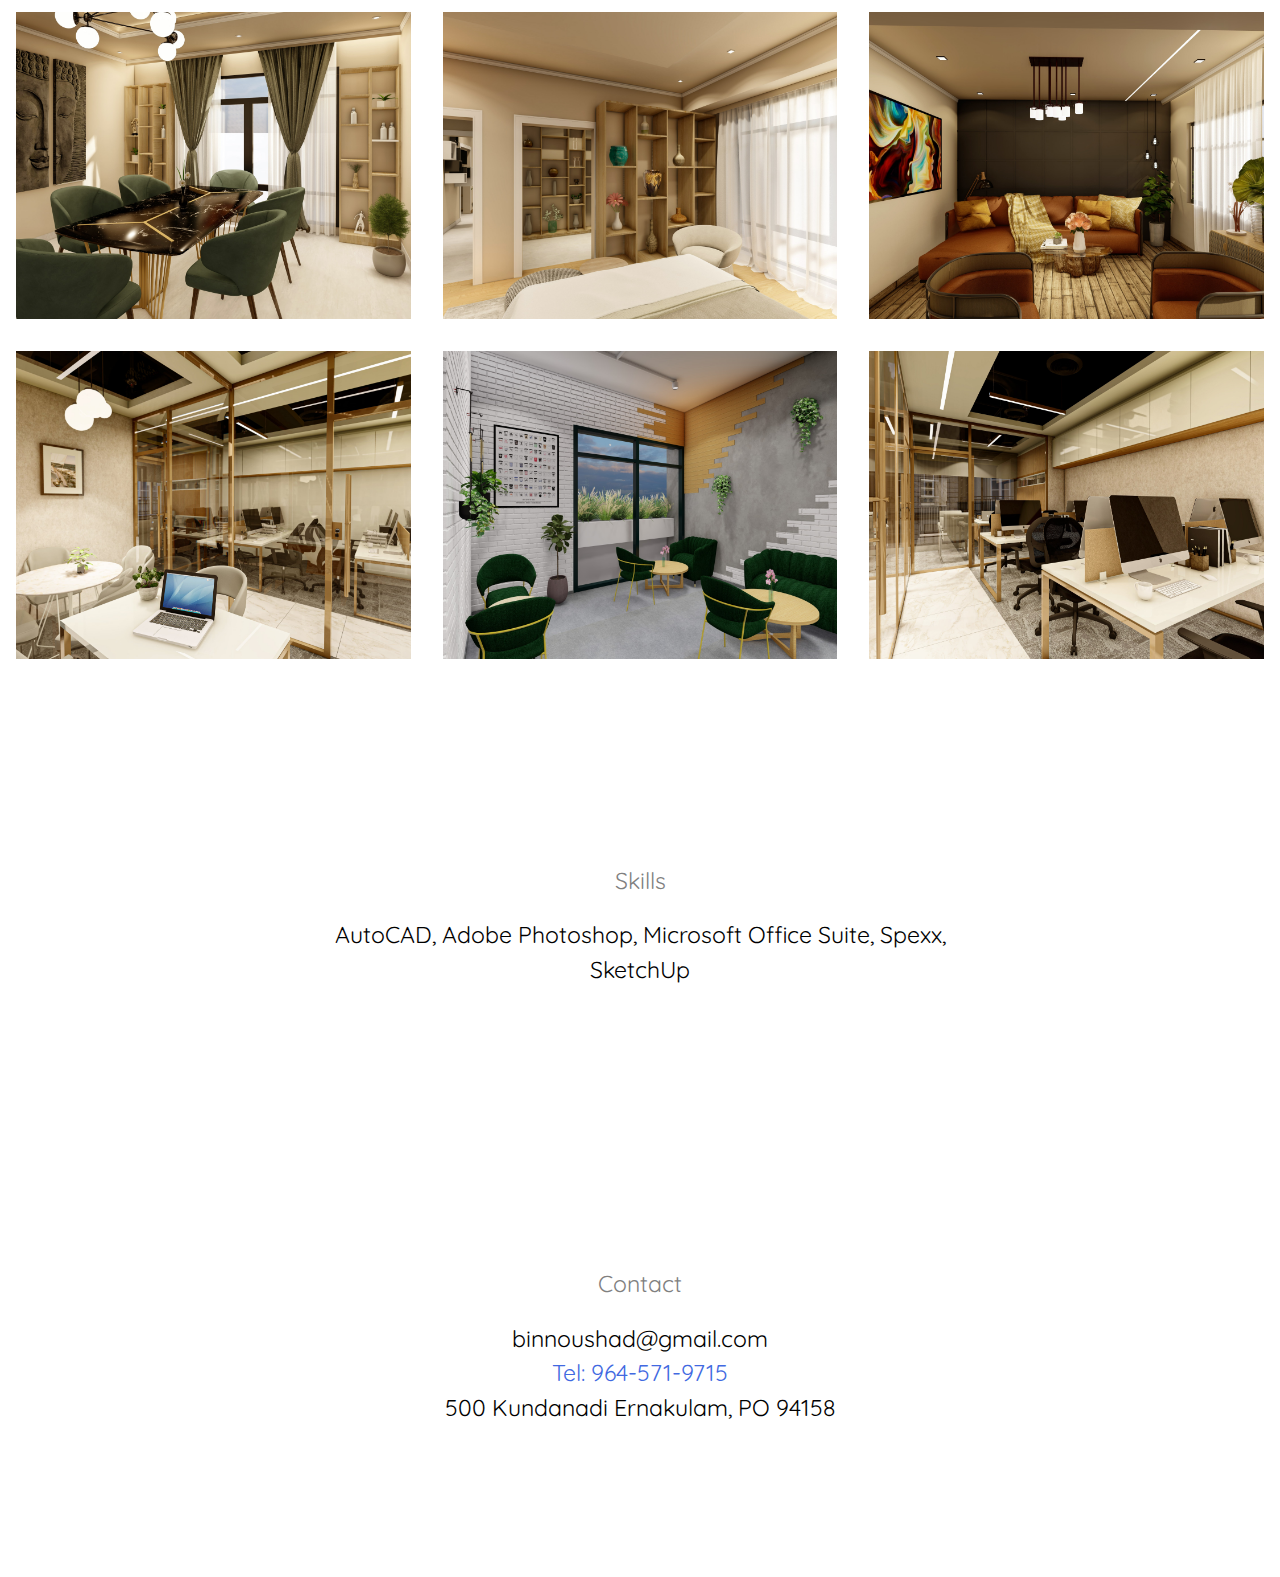
==== commit 791e0ddb: "gg" ====
--- a/3d/index.html
+++ b/3d/index.html
@@ -45,14 +45,14 @@
 
 		<table>
 			<td><img src="images/samplebackground.jpg"></td>
-			<td><img src="images/room2.jpg"></td>
-			<td><img src="images/room3.jpg"></td>
-			<td><img src="images/room4.jpg"></td>
-			<td><img src="images/room5.jpg"></td>
-			<td><img src="images/room6.jpg"></td>
-			<td><img src="images/room7.jpg"></td>
-			<td><img src="images/room8.jpg"></td>
-			<td><img src="images/room9.jpg"></td>
+			<td><img src="images/room2-min.jpg"></td>
+			<td><img src="images/room3-min.jpg"></td>
+			<td><img src="images/room4-min.jpg"></td>
+			<td><img src="images/room5-min.jpg"></td>
+			<td><img src="images/room6-min.jpg"></td>
+			<td><img src="images/room7-min.jpg"></td>
+			<td><img src="images/room8-min.jpg"></td>
+			<td><img src="images/room9-min.jpg"></td>
 		</table>
 	</div>
 
